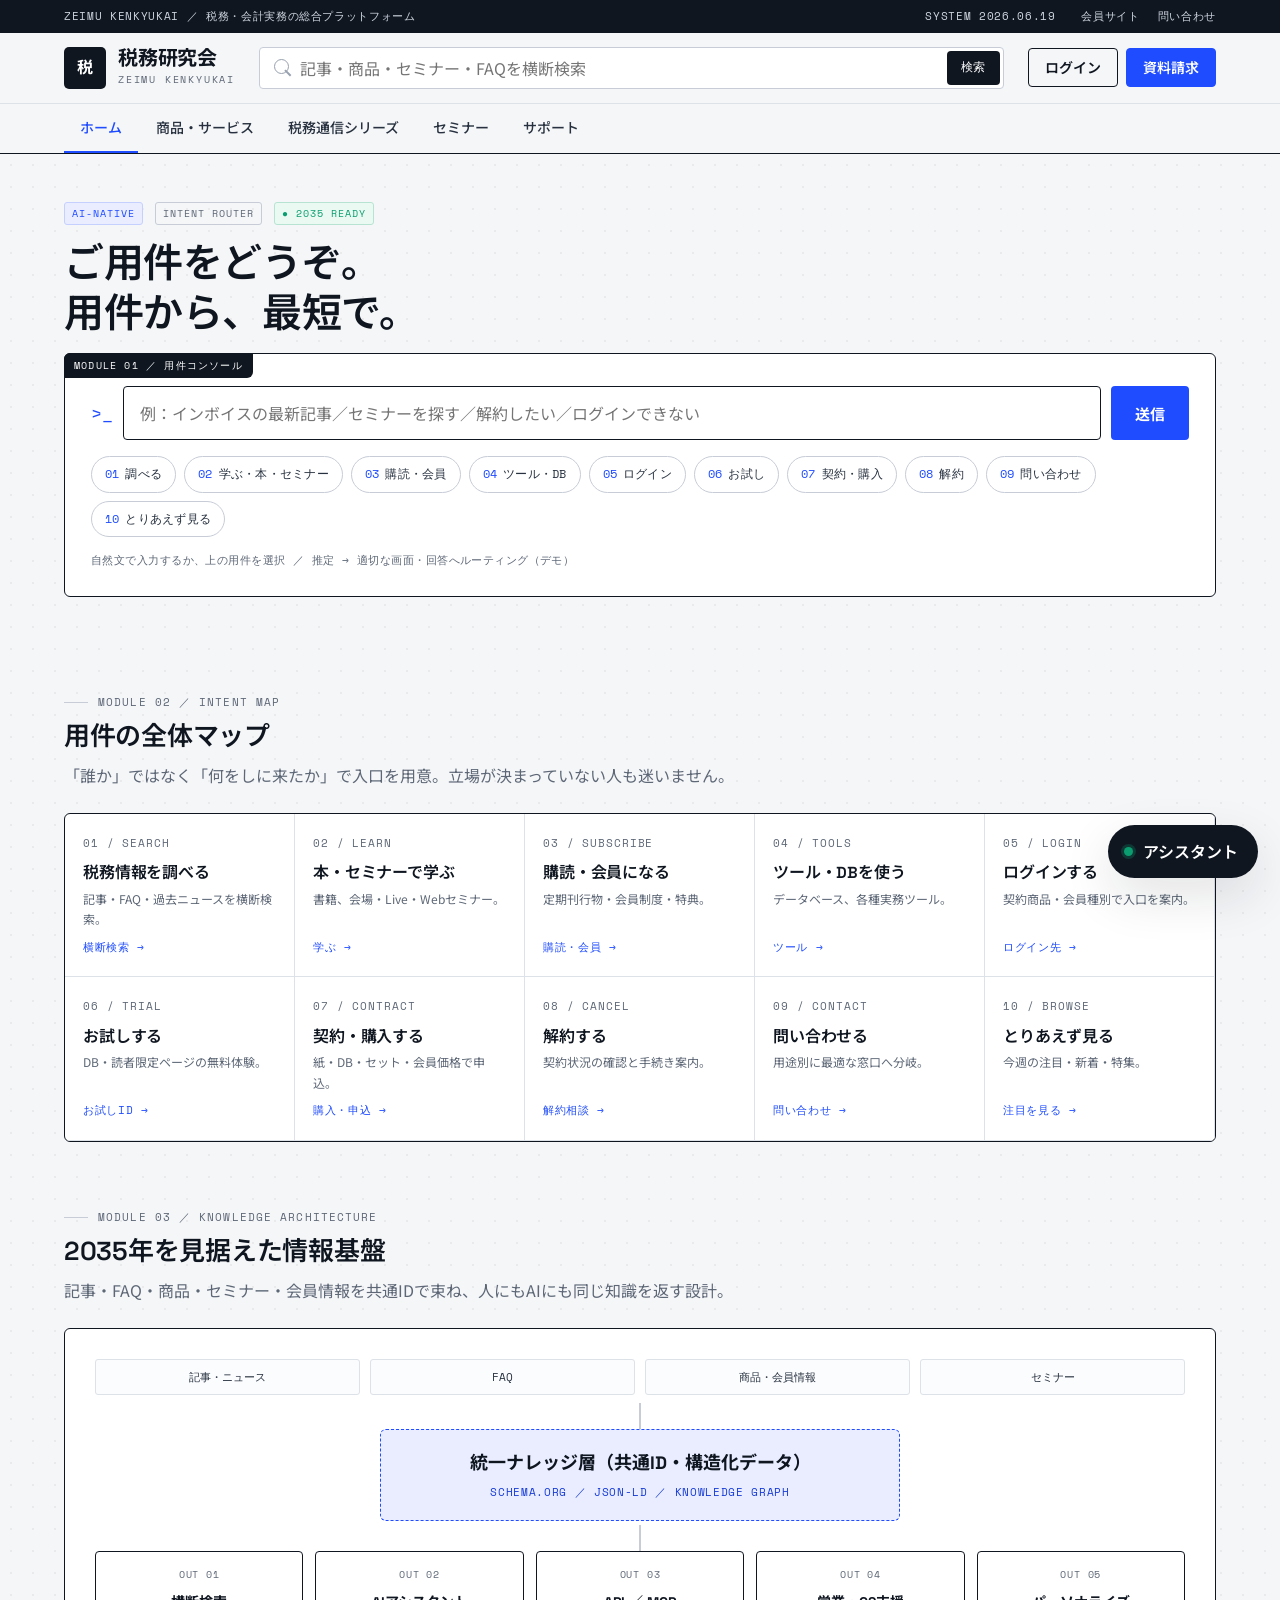
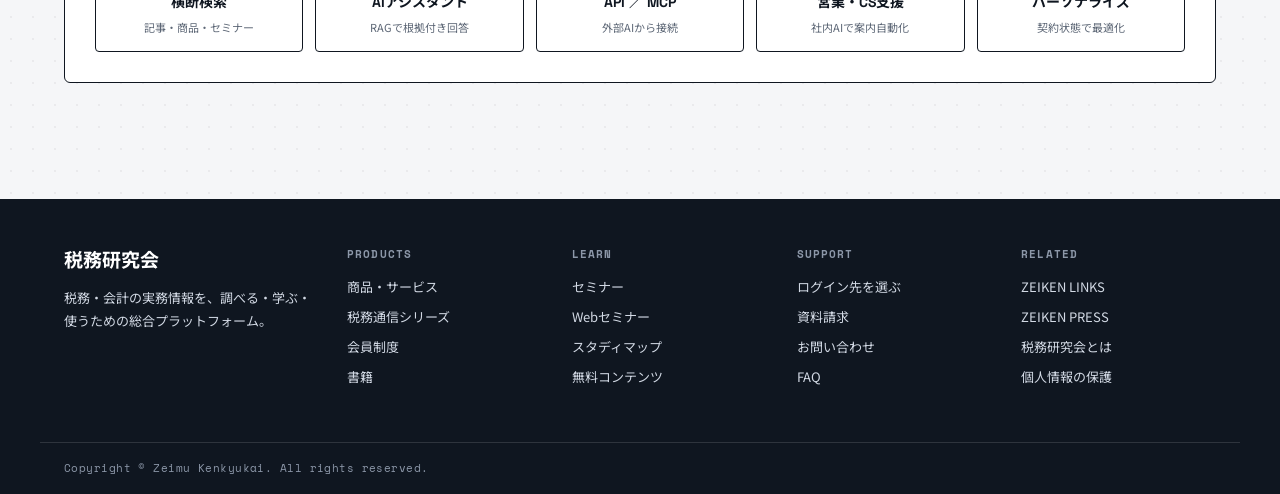
==== index.html @ b8d30d43 "Add files via upload" ====
<!doctype html>
<html lang="ja">
<head>
<meta charset="utf-8">
<meta name="viewport" content="width=device-width,initial-scale=1">
<title>税務研究会</title>
<link rel="preconnect" href="https://fonts.googleapis.com">
<link rel="preconnect" href="https://fonts.gstatic.com" crossorigin>
<link href="https://fonts.googleapis.com/css2?family=Space+Grotesk:wght@400;500;600;700&family=Space+Mono:wght@400;700&family=Noto+Sans+JP:wght@400;500;600;700&display=swap" rel="stylesheet">
<link rel="stylesheet" href="styles.css">
</head>
<body>
<a href="#main" class="skip">メインコンテンツへ移動</a>
<div class="dateline"><div class="dateline-inner"><div>ZEIMU KENKYUKAI ／ 税務・会計実務の総合プラットフォーム</div><div>SYSTEM 2026.06.19 <a href="login.html">会員サイト</a><a href="contact.html">問い合わせ</a></div></div></div>
<header class="site-header">
  <div class="header-main">
    <a class="logo" href="index.html" aria-label="税務研究会 ホーム"><div class="logo-mark">税</div><div class="logo-text"><strong>税務研究会</strong><span>ZEIMU KENKYUKAI</span></div></a>
    <form class="header-search" action="search.html"><input type="search" placeholder="記事・商品・セミナー・FAQを横断検索"><button class="search-submit">検索</button></form>
    <div class="header-actions"><a class="btn btn-secondary" href="login.html">ログイン</a><a class="btn btn-primary" href="contact.html">資料請求</a></div>
  </div>
  <nav class="navbar" aria-label="グローバルナビゲーション"><div class="nav-inner"><button class="mobile-menu" aria-controls="nav-links" aria-expanded="false">メニュー</button><div class="nav-links" id="nav-links"><a class="nav-link active" href="index.html">ホーム</a><a class="nav-link " href="products.html">商品・サービス</a><a class="nav-link " href="zeimu-tsushin.html">税務通信シリーズ</a><a class="nav-link " href="seminars.html">セミナー</a><a class="nav-link " href="contact.html">サポート</a></div></div></nav>
</header>
<main id="main">
<section class="console-wrap"><div class="container">
  <div class="console-head"><span class="annot acc">AI-NATIVE</span><span class="annot">INTENT ROUTER</span><span class="annot live">● 2035 READY</span></div>
  <div class="console-head"><h1>ご用件をどうぞ。<br>用件から、最短で。</h1></div>
  <div class="module console"><span class="module-tab">MODULE 01 ／ 用件コンソール</span>
    <div class="console-bar"><span class="pre">&gt;_</span><input id="console-input" type="text" placeholder="例：インボイスの最新記事／セミナーを探す／解約したい／ログインできない"><button id="console-go">送信</button></div>
    <div class="intent-chips" id="intent-chips">
      <button class="chip" data-intent="search"><b>01</b>調べる</button>
      <button class="chip" data-intent="learn"><b>02</b>学ぶ・本・セミナー</button>
      <button class="chip" data-intent="subscribe"><b>03</b>購読・会員</button>
      <button class="chip" data-intent="tools"><b>04</b>ツール・DB</button>
      <button class="chip" data-intent="login"><b>05</b>ログイン</button>
      <button class="chip" data-intent="trial"><b>06</b>お試し</button>
      <button class="chip" data-intent="contract"><b>07</b>契約・購入</button>
      <button class="chip" data-intent="cancel"><b>08</b>解約</button>
      <button class="chip" data-intent="contact"><b>09</b>問い合わせ</button>
      <button class="chip" data-intent="browse"><b>10</b>とりあえず見る</button>
    </div>
    <div class="console-resp" id="console-resp">
      <div class="resp-line"><span class="resp-badge">ASSISTANT</span><div class="resp-body"><h4 id="resp-title">—</h4><p id="resp-desc">—</p><div class="resp-cta" id="resp-cta"></div></div></div>
    </div>
    <p class="console-hint">自然文で入力するか、上の用件を選択 ／ 推定 → 適切な画面・回答へルーティング（デモ）</p>
  </div>
</div></section>

<section class="section"><div class="container">
  <div class="section-title"><div><p class="kicker">MODULE 02 ／ INTENT MAP</p><h2>用件の全体マップ</h2><p>「誰か」ではなく「何をしに来たか」で入口を用意。立場が決まっていない人も迷いません。</p></div></div>
  <div class="intent-grid" id="intent-grid">
    <a class="intent-node" data-intent="search" href="search.html"><div class="ix">01 / SEARCH</div><h3>税務情報を調べる</h3><p>記事・FAQ・過去ニュースを横断検索。</p><div class="go">横断検索</div></a>
    <a class="intent-node" data-intent="learn" href="seminars.html"><div class="ix">02 / LEARN</div><h3>本・セミナーで学ぶ</h3><p>書籍、会場・Live・Webセミナー。</p><div class="go">学ぶ</div></a>
    <a class="intent-node" data-intent="subscribe" href="products.html"><div class="ix">03 / SUBSCRIBE</div><h3>購読・会員になる</h3><p>定期刊行物・会員制度・特典。</p><div class="go">購読・会員</div></a>
    <a class="intent-node" data-intent="tools" href="zeimu-tsushin.html"><div class="ix">04 / TOOLS</div><h3>ツール・DBを使う</h3><p>データベース、各種実務ツール。</p><div class="go">ツール</div></a>
    <a class="intent-node" data-intent="login" href="login.html"><div class="ix">05 / LOGIN</div><h3>ログインする</h3><p>契約商品・会員種別で入口を案内。</p><div class="go">ログイン先</div></a>
    <a class="intent-node" data-intent="trial" href="contact.html"><div class="ix">06 / TRIAL</div><h3>お試しする</h3><p>DB・読者限定ページの無料体験。</p><div class="go">お試しID</div></a>
    <a class="intent-node" data-intent="contract" href="zeimu-tsushin.html"><div class="ix">07 / CONTRACT</div><h3>契約・購入する</h3><p>紙・DB・セット・会員価格で申込。</p><div class="go">購入・申込</div></a>
    <a class="intent-node" data-intent="cancel" href="contact.html"><div class="ix">08 / CANCEL</div><h3>解約する</h3><p>契約状況の確認と手続き案内。</p><div class="go">解約相談</div></a>
    <a class="intent-node" data-intent="contact" href="contact.html"><div class="ix">09 / CONTACT</div><h3>問い合わせる</h3><p>用途別に最適な窓口へ分岐。</p><div class="go">問い合わせ</div></a>
    <a class="intent-node" data-intent="browse" href="search.html"><div class="ix">10 / BROWSE</div><h3>とりあえず見る</h3><p>今週の注目・新着・特集。</p><div class="go">注目を見る</div></a>
  </div>
</div></section>

<section class="section" style="padding-top:0"><div class="container">
  <div class="section-title"><div><p class="kicker">MODULE 03 ／ KNOWLEDGE ARCHITECTURE</p><h2>2035年を見据えた情報基盤</h2><p>記事・FAQ・商品・セミナー・会員情報を共通IDで束ね、人にもAIにも同じ知識を返す設計。</p></div></div>
  <div class="arch">
    <div class="arch-feed"><div>記事・ニュース</div><div>FAQ</div><div>商品・会員情報</div><div>セミナー</div></div>
    <div class="arch-pipe"></div>
    <div class="arch-core"><div class="t">統一ナレッジ層（共通ID・構造化データ）</div><div class="s">SCHEMA.ORG ／ JSON-LD ／ KNOWLEDGE GRAPH</div></div>
    <div class="arch-pipe"></div>
    <div class="arch-out">
      <div class="arch-card"><div class="ic">OUT 01</div><h4>横断検索</h4><p>記事・商品・セミナー</p></div>
      <div class="arch-card"><div class="ic">OUT 02</div><h4>AIアシスタント</h4><p>RAGで根拠付き回答</p></div>
      <div class="arch-card"><div class="ic">OUT 03</div><h4>API ／ MCP</h4><p>外部AIから接続</p></div>
      <div class="arch-card"><div class="ic">OUT 04</div><h4>営業・CS支援</h4><p>社内AIで案内自動化</p></div>
      <div class="arch-card"><div class="ic">OUT 05</div><h4>パーソナライズ</h4><p>契約状態で最適化</p></div>
    </div>
  </div>
</div></section>
</main>
<footer class="site-footer">
  <div class="footer-inner">
    <div><div class="footer-title">税務研究会</div><p style="color:#d2d9e4;margin:0;font-size:13px">税務・会計の実務情報を、調べる・学ぶ・使うための総合プラットフォーム。</p></div>
    <div class="footer-col"><h3>Products</h3><a href="products.html">商品・サービス</a><a href="zeimu-tsushin.html">税務通信シリーズ</a><a href="products.html#members">会員制度</a><a href="#">書籍</a></div>
    <div class="footer-col"><h3>Learn</h3><a href="seminars.html">セミナー</a><a href="seminars.html">Webセミナー</a><a href="#">スタディマップ</a><a href="#">無料コンテンツ</a></div>
    <div class="footer-col"><h3>Support</h3><a href="login.html">ログイン先を選ぶ</a><a href="contact.html">資料請求</a><a href="contact.html">お問い合わせ</a><a href="#">FAQ</a></div>
    <div class="footer-col"><h3>Related</h3><a href="#">ZEIKEN LINKS</a><a href="#">ZEIKEN PRESS</a><a href="#">税務研究会とは</a><a href="#">個人情報の保護</a></div>
  </div>
  <div class="footer-bottom">Copyright © Zeimu Kenkyukai. All rights reserved.</div>
</footer>
<div class="assistant-dock" id="assistant-dock">
  <div class="assistant-panel" id="assistant-panel">
    <div class="ap-head"><span class="dot"></span><strong>税研アシスタント</strong><span class="annot">BETA</span></div>
    <div class="ap-body" id="ap-body">
      <div class="ap-msg">こんにちは。ご用件を教えてください。記事の検索、商品の比較、ログイン先の確認、解約の相談などに対応します。</div>
      <div class="ap-quick"><button data-intent="search">記事を探す</button><button data-intent="login">ログインできない</button><button data-intent="trial">お試ししたい</button><button data-intent="cancel">解約したい</button></div>
    </div>
    <div class="ap-foot"><input id="ap-input" type="text" placeholder="メッセージを入力…"><button id="ap-send">送信</button></div>
  </div>
  <button class="assistant-launch" id="assistant-launch"><span class="dot"></span>アシスタント</button>
</div>
<script src="script.js"></script>
</body></html>
---- styles.css ----
:root{
  --bg:#f5f6f8;
  --panel:#ffffff;
  --ink:#0f1620;
  --ink-2:#27313f;
  --mute:#5d6776;
  --rule:#dde1e8;
  --rule-2:#c7ccd6;
  --frame:#0f1620;
  --acc:#1f4cff;          /* 電光ブルー（唯一の差し色） */
  --acc-2:#163bd6;
  --acc-soft:#e9edff;
  --live:#0b9d6f;         /* 稼働・適用 */
  --warn:#b4791b;
  --grid:rgba(15,22,32,.05);
  --radius:6px;
  --max:1200px;
  --fs:"Space Grotesk","Noto Sans JP",-apple-system,BlinkMacSystemFont,"Hiragino Kaku Gothic ProN",Meiryo,sans-serif;
  --fb:"Noto Sans JP",-apple-system,BlinkMacSystemFont,"Hiragino Kaku Gothic ProN","Yu Gothic",Meiryo,sans-serif;
  --fm:"Space Mono","Roboto Mono",ui-monospace,SFMono-Regular,Menlo,monospace;
  /* 旧クラス互換 */
  --red:var(--acc);--red-dark:var(--acc-2);--red-soft:var(--acc-soft);
  --line:var(--rule);--line-strong:var(--rule-2);--navy:var(--ink);--muted:var(--mute);
  --green:var(--live);--gold:var(--warn);--blue:var(--acc);--blue-dark:var(--acc-2);--blue-soft:var(--acc-soft);
  --paper:var(--bg);--paper-2:#eceef2;--seal:var(--acc);--ok:var(--live);
  --shadow:0 18px 50px rgba(15,22,32,.12);--shadow-sm:0 2px 0 rgba(15,22,32,.04);
  --font-serif:var(--fb);--font-display:var(--fm);--font-sans:var(--fb);
  --radius-sm:4px;
}
*{box-sizing:border-box}
html{scroll-behavior:smooth}
body{margin:0;font-family:var(--fb);color:var(--ink);line-height:1.7;-webkit-font-smoothing:antialiased;
  background:var(--bg);
  background-image:radial-gradient(var(--grid) 1px,transparent 1px);
  background-size:22px 22px}
a{color:inherit;text-decoration:none}
button,input,select,textarea{font:inherit}
img{max-width:100%}
h1,h2,h3{font-family:var(--fs);font-weight:600;letter-spacing:-.01em}
.container{max-width:var(--max);margin:0 auto;padding:0 24px}
.skip{position:absolute;left:-999px}
.skip:focus{left:16px;top:16px;z-index:99;background:#fff;padding:10px 14px;border:2px solid var(--acc)}
:focus-visible{outline:2px solid var(--acc);outline-offset:2px}

/* 等幅ラベル＆注釈（ブループリント言語） */
.mono,.eyebrow,.annot,.module-label,.kicker{font-family:var(--fm);text-transform:uppercase;letter-spacing:.1em}
.eyebrow{font-size:11px;color:var(--acc);font-weight:400}
.kicker{display:inline-flex;align-items:center;gap:10px;font-size:11px;color:var(--mute);margin:0 0 14px}
.kicker:before{content:"";width:24px;height:1px;background:var(--rule-2)}
.annot{display:inline-block;font-size:10px;color:var(--mute);border:1px solid var(--rule-2);border-radius:3px;padding:2px 7px}
.annot.live{color:var(--live);border-color:#b7e3d2;background:#eafaf3}
.annot.acc{color:var(--acc);border-color:#c5d0ff;background:var(--acc-soft)}

/* トップバー（システム情報行） */
.dateline{background:var(--ink);color:#cfd6e0}
.dateline-inner{max-width:var(--max);margin:0 auto;padding:7px 24px;display:flex;justify-content:space-between;align-items:center;font-family:var(--fm);font-size:11px;letter-spacing:.06em}
.dateline a{margin-left:18px;color:#cfd6e0}
.dateline a:hover{color:#fff}

.site-header{background:rgba(245,246,248,.92);backdrop-filter:blur(6px);position:sticky;top:0;z-index:50;border-bottom:1.5px solid var(--frame)}
.header-main{max-width:var(--max);margin:0 auto;display:grid;grid-template-columns:auto 1fr auto;gap:24px;align-items:center;padding:14px 24px}
.logo{display:flex;align-items:center;gap:12px}
.logo-mark{width:42px;height:42px;border-radius:5px;background:var(--ink);color:#fff;display:grid;place-items:center;font-family:var(--fs);font-weight:700;font-size:16px}
.logo-text strong{display:block;font-family:var(--fs);font-size:20px;letter-spacing:-.01em;line-height:1.1;font-weight:700}
.logo-text span{display:block;color:var(--mute);font-size:10px;letter-spacing:.18em;margin-top:2px;font-family:var(--fm)}
.header-search{position:relative}
.header-search input{width:100%;height:42px;border:1.5px solid var(--rule-2);border-radius:var(--radius-sm);padding:0 92px 0 40px;background:#fff;font-family:var(--fb)}
.header-search input:hover,.header-search input:focus{border-color:var(--acc)}
.header-search:before{content:"";position:absolute;left:15px;top:50%;width:13px;height:13px;border:1.5px solid #98a1af;border-radius:50%;transform:translateY(-60%)}
.header-search:after{content:"";position:absolute;left:25px;top:25px;width:8px;height:1.5px;background:#98a1af;transform:rotate(45deg)}
.search-submit{position:absolute;right:4px;top:4px;border:0;background:var(--ink);color:#fff;border-radius:var(--radius-sm);height:34px;padding:0 14px;cursor:pointer;font-family:var(--fm);font-size:12px;text-transform:uppercase;letter-spacing:.06em}
.search-submit:hover{background:var(--acc)}
.header-actions{display:flex;gap:8px}
.btn{display:inline-flex;align-items:center;justify-content:center;gap:7px;border-radius:var(--radius-sm);padding:10px 16px;border:1.5px solid transparent;font-weight:600;line-height:1.2;cursor:pointer;white-space:nowrap;transition:.13s;font-size:14px}
.btn-primary{background:var(--acc);color:#fff;border-color:var(--acc)}
.btn-primary:hover{background:var(--acc-2);border-color:var(--acc-2)}
.btn-secondary{background:transparent;border-color:var(--frame);color:var(--ink)}
.btn-secondary:hover{background:var(--ink);color:#fff}
.btn-ghost{background:transparent;border-color:rgba(255,255,255,.4);color:#fff}
.btn-ghost:hover{background:rgba(255,255,255,.12)}
.btn-text{display:inline-flex;align-items:center;gap:6px;color:var(--acc);font-weight:600}
.btn-text:after{content:"→"}
.navbar{border-top:1px solid var(--rule);background:transparent}
.nav-inner{max-width:var(--max);margin:0 auto;display:flex;justify-content:space-between;align-items:center;padding:0 24px}
.nav-links{display:flex;gap:2px}
.nav-link{padding:12px 16px;font-weight:500;color:var(--ink-2);border-bottom:2px solid transparent;font-size:14px}
.nav-link:hover,.nav-link.active{color:var(--acc);border-color:var(--acc)}
.mobile-menu{display:none;border:1.5px solid var(--frame);background:#fff;border-radius:var(--radius-sm);padding:9px 12px}

main{min-height:70vh}
.section{padding:56px 0}
.section-tight{padding:32px 0}
.section-title{display:flex;align-items:flex-end;justify-content:space-between;gap:24px;margin-bottom:24px}
.section-title h2{font-size:26px;line-height:1.3;margin:8px 0 0}
.section-title p{margin:8px 0 0;color:var(--mute)}

/* ===== モジュール枠（ワイヤーフレーム言語） ===== */
.module{border:1.5px solid var(--frame);border-radius:var(--radius);background:var(--panel);position:relative}
.module-tab{position:absolute;top:-1px;left:-1px;background:var(--ink);color:#fff;font-family:var(--fm);font-size:10px;letter-spacing:.12em;padding:4px 10px;border-radius:var(--radius) 0 var(--radius) 0}

/* ===== 用件コンソール（ヒーロー＝AIネイティブ・ルーター） ===== */
.console-wrap{padding:48px 0 30px}
.console-head{display:flex;align-items:center;gap:12px;flex-wrap:wrap;margin-bottom:14px}
.console-head h1{font-size:40px;line-height:1.25;margin:0}
.console{padding:26px}
.console .module-tab{} 
.console-bar{display:flex;gap:10px;align-items:stretch;margin-top:6px}
.console-bar .pre{display:flex;align-items:center;font-family:var(--fm);color:var(--acc);font-size:18px}
.console-bar input{flex:1;border:1.5px solid var(--frame);border-radius:var(--radius-sm);padding:0 16px;height:54px;font-size:16px;background:#fff;font-family:var(--fb)}
.console-bar input:focus{border-color:var(--acc)}
.console-bar button{border:0;background:var(--acc);color:#fff;border-radius:var(--radius-sm);padding:0 24px;font-weight:700;cursor:pointer;font-size:15px}
.console-bar button:hover{background:var(--acc-2)}
.console-hint{margin:14px 0 0;font-family:var(--fm);font-size:11px;color:var(--mute);letter-spacing:.04em}
.console-resp{margin-top:18px;border-top:1px dashed var(--rule-2);padding-top:18px;display:none}
.console-resp.show{display:block;animation:fade .25s ease}
@keyframes fade{from{opacity:0;transform:translateY(4px)}to{opacity:1}}
.resp-line{display:flex;gap:10px;align-items:flex-start}
.resp-badge{flex:0 0 auto;font-family:var(--fm);font-size:10px;letter-spacing:.1em;color:#fff;background:var(--ink);padding:3px 8px;border-radius:3px;margin-top:2px}
.resp-body{flex:1}
.resp-body h4{margin:0 0 4px;font-family:var(--fs);font-size:17px}
.resp-body p{margin:0 0 12px;color:var(--mute);font-size:14px}
.resp-cta{display:flex;gap:10px;flex-wrap:wrap}

/* インテント・チップ（全用件を等価に） */
.intent-chips{display:flex;flex-wrap:wrap;gap:8px;margin-top:16px}
.chip{font-family:var(--fm);font-size:12px;letter-spacing:.02em;border:1.5px solid var(--rule-2);background:#fff;border-radius:999px;padding:7px 13px;cursor:pointer;color:var(--ink-2);transition:.12s}
.chip:hover,.chip.active{border-color:var(--acc);color:var(--acc);background:var(--acc-soft)}
.chip b{font-weight:400;color:var(--acc);margin-right:6px}

/* ===== インテント・マップ（全インテントの俯瞰） ===== */
.intent-grid{display:grid;grid-template-columns:repeat(5,1fr);gap:0;border:1.5px solid var(--frame);border-radius:var(--radius);overflow:hidden;background:var(--panel)}
.intent-node{padding:20px 18px;border-right:1px solid var(--rule);border-bottom:1px solid var(--rule);cursor:pointer;transition:.13s;display:flex;flex-direction:column;min-height:128px}
.intent-node:hover{background:var(--acc-soft)}
.intent-node .ix{font-family:var(--fm);font-size:11px;color:var(--mute);letter-spacing:.08em}
.intent-node h3{font-size:16px;margin:10px 0 4px;line-height:1.4}
.intent-node p{margin:0;color:var(--mute);font-size:12px;flex:1}
.intent-node .go{font-family:var(--fm);font-size:11px;color:var(--acc);margin-top:8px;letter-spacing:.06em}
.intent-node .go:after{content:" →"}

/* ===== 2035 アーキテクチャ図 ===== */
.arch{border:1.5px solid var(--frame);border-radius:var(--radius);background:var(--panel);padding:30px}
.arch-core{border:1.5px dashed var(--acc);border-radius:var(--radius);background:var(--acc-soft);padding:18px 20px;text-align:center;max-width:520px;margin:0 auto 4px}
.arch-core .t{font-family:var(--fs);font-weight:700;font-size:18px}
.arch-core .s{font-family:var(--fm);font-size:11px;color:var(--acc-2);letter-spacing:.06em;margin-top:4px}
.arch-pipe{width:1.5px;height:26px;background:var(--rule-2);margin:0 auto}
.arch-out{display:grid;grid-template-columns:repeat(5,1fr);gap:12px}
.arch-card{border:1.5px solid var(--frame);border-radius:var(--radius-sm);padding:14px;text-align:center;background:#fff}
.arch-card .ic{font-family:var(--fm);font-size:10px;color:var(--mute);letter-spacing:.08em}
.arch-card h4{font-family:var(--fs);font-size:14px;margin:8px 0 4px}
.arch-card p{margin:0;font-size:11px;color:var(--mute)}
.arch-feed{display:grid;grid-template-columns:repeat(4,1fr);gap:10px;margin-bottom:8px}
.arch-feed div{font-family:var(--fm);font-size:11px;color:var(--ink-2);border:1px solid var(--rule);border-radius:3px;padding:8px;text-align:center;background:#fbfcfe}

/* ===== AIアシスタント・ドック（チャットボット常設） ===== */
.assistant-dock{position:fixed;right:22px;bottom:22px;z-index:80}
.assistant-launch{display:flex;align-items:center;gap:10px;background:var(--ink);color:#fff;border:0;border-radius:999px;padding:13px 20px 13px 16px;cursor:pointer;box-shadow:var(--shadow);font-weight:600}
.assistant-launch .dot{width:9px;height:9px;border-radius:50%;background:var(--live);box-shadow:0 0 0 3px rgba(11,157,111,.25)}
.assistant-launch:hover{background:var(--acc)}
.assistant-panel{position:absolute;right:0;bottom:62px;width:340px;max-width:86vw;border:1.5px solid var(--frame);border-radius:var(--radius);background:#fff;box-shadow:var(--shadow);display:none;overflow:hidden}
.assistant-panel.open{display:block}
.ap-head{background:var(--ink);color:#fff;padding:13px 16px;display:flex;align-items:center;gap:8px}
.ap-head .dot{width:8px;height:8px;border-radius:50%;background:var(--live)}
.ap-head strong{font-family:var(--fs);font-size:14px;flex:1}
.ap-head .annot{color:#cfd6e0;border-color:rgba(255,255,255,.3)}
.ap-body{padding:14px;max-height:300px;overflow:auto;background:var(--bg)}
.ap-msg{background:#fff;border:1px solid var(--rule);border-radius:8px;padding:10px 12px;font-size:13px;margin-bottom:10px}
.ap-msg.me{background:var(--acc-soft);border-color:#c5d0ff;margin-left:28px}
.ap-quick{display:flex;flex-wrap:wrap;gap:6px}
.ap-quick button{font-family:var(--fm);font-size:11px;border:1px solid var(--rule-2);background:#fff;border-radius:999px;padding:6px 10px;cursor:pointer}
.ap-quick button:hover{border-color:var(--acc);color:var(--acc)}
.ap-foot{display:flex;border-top:1px solid var(--rule)}
.ap-foot input{flex:1;border:0;padding:12px 14px;font-size:13px}
.ap-foot input:focus{outline:none}
.ap-foot button{border:0;background:var(--acc);color:#fff;padding:0 16px;cursor:pointer;font-family:var(--fm);font-size:12px}

/* ===== 既存コンポーネント（ブループリント調にリスキン） ===== */
.cards{display:grid;grid-template-columns:repeat(3,1fr);gap:16px}
.cards-4{grid-template-columns:repeat(4,1fr)}
.card{background:#fff;border:1.5px solid var(--frame);border-radius:var(--radius);padding:22px;transition:.13s}
.card:hover{box-shadow:var(--shadow-sm);transform:translateY(-2px)}
.card h3{margin:0 0 8px;font-size:18px;line-height:1.4}
.card p{margin:0;color:var(--mute);font-size:14px}
.card .meta{margin-top:14px;display:flex;gap:8px;flex-wrap:wrap}
.tag{display:inline-flex;align-items:center;border-radius:3px;background:var(--paper-2);color:#46505f;padding:3px 8px;font-size:11px;font-weight:500;font-family:var(--fm);letter-spacing:.04em;text-transform:uppercase}
.tag-red,.tag-blue{background:var(--acc-soft);color:var(--acc-2)}
.tag-green{background:#e6f6ee;color:var(--live)}
.feature-grid{display:grid;grid-template-columns:1.15fr .85fr;gap:20px}
.panel{background:#fff;border:1.5px solid var(--frame);border-radius:var(--radius);padding:24px}
.tabs{display:flex;gap:0;border-bottom:1.5px solid var(--frame);margin-bottom:18px}
.tab{border:0;border-bottom:2px solid transparent;background:none;padding:9px 4px;margin-right:18px;font-weight:600;color:var(--mute);cursor:pointer;font-family:var(--fm);font-size:13px;text-transform:uppercase;letter-spacing:.04em}
.tab.active{color:var(--acc);border-color:var(--acc)}
.tab-content{display:none}.tab-content.active{display:block}
.news-list{display:grid;gap:0}
.news-item{display:grid;grid-template-columns:108px 1fr auto;gap:16px;align-items:center;padding:14px 0;border-bottom:1px solid var(--rule)}
.news-item:last-child{border-bottom:0}
.news-item:hover .news-title{color:var(--acc)}
.date{color:var(--mute);font-size:11px;font-family:var(--fm);letter-spacing:.04em}
.news-title{font-weight:500}
.pill-link{font-size:11px;color:var(--acc);font-weight:600;font-family:var(--fm);text-transform:uppercase}
.pill-link:after{content:" →"}
.product-strip{background:#fff;border-top:1.5px solid var(--frame);border-bottom:1.5px solid var(--frame)}
.product-row{display:grid;grid-template-columns:repeat(4,1fr)}
.product-cell{padding:22px;border-right:1px solid var(--rule)}
.product-cell:last-child{border-right:0}
.product-cell small{display:block;color:var(--acc);margin-bottom:6px;font-family:var(--fm);letter-spacing:.08em;text-transform:uppercase;font-size:10px}
.product-cell h3{margin:0 0 6px;font-size:17px}
.product-cell p{margin:0;color:var(--mute);font-size:14px}
.compare-card{background:var(--ink);color:#fff;border-radius:var(--radius);padding:30px}
.compare-card h2{font-size:23px;margin:0 0 10px;color:#fff}
.compare-card p{color:rgba(255,255,255,.78)}
.compare-card .mini-table{background:#fff;color:var(--ink);border-radius:var(--radius-sm);overflow:hidden;margin-top:18px}
.mini-row{display:grid;grid-template-columns:1fr 1fr auto;border-bottom:1px solid var(--rule)}
.mini-row:last-child{border-bottom:0}
.mini-row span{padding:11px 14px;font-size:13px}
.mini-row span:first-child{font-weight:600;background:var(--bg)}
.mini-row span:last-child{font-family:var(--fm);text-align:right}
.page-hero{background:#fff;border-bottom:1.5px solid var(--frame)}
.page-hero-inner{max-width:var(--max);margin:0 auto;padding:42px 24px}
.breadcrumb{font-size:11px;color:var(--mute);margin-bottom:14px;font-family:var(--fm);letter-spacing:.04em;text-transform:uppercase}
.page-hero h1{font-size:32px;line-height:1.25;margin:0 0 14px}
.page-hero p{font-size:16px;color:var(--ink-2);margin:0;max-width:760px}
.toolbar{background:#fff;border:1.5px solid var(--frame);border-radius:var(--radius);padding:14px;display:flex;gap:12px;flex-wrap:wrap;align-items:center;margin-top:24px}
.toolbar input,.toolbar select{border:1.5px solid var(--rule-2);border-radius:var(--radius-sm);padding:10px 12px;background:#fff;min-width:180px}
.filter-chips{display:flex;gap:8px;flex-wrap:wrap}
.filter-chip{border:1.5px solid var(--rule-2);background:#fff;border-radius:999px;padding:7px 14px;font-weight:500;cursor:pointer;font-size:12px;font-family:var(--fm)}
.filter-chip.active{background:var(--ink);border-color:var(--ink);color:#fff}
.table-wrap{overflow-x:auto;border:1.5px solid var(--frame);border-radius:var(--radius);background:#fff}
.compare-table{width:100%;border-collapse:collapse;min-width:940px}
.compare-table th,.compare-table td{border-bottom:1px solid var(--rule);border-right:1px solid var(--rule);padding:14px 16px;vertical-align:top}
.compare-table th:last-child,.compare-table td:last-child{border-right:0}
.compare-table thead th{background:var(--bg);font-size:12px;text-align:left;font-family:var(--fm);text-transform:uppercase;letter-spacing:.04em}
.compare-table tbody th{background:#fafbfc;width:166px;color:var(--ink);text-align:left;font-weight:600}
.check{color:var(--live);font-weight:700}
.dash{color:#aeb4c0}
.price{font-size:20px;font-weight:600;color:var(--ink);font-family:var(--fm)}
.price small{font-size:13px;color:var(--mute);font-weight:500}
.recommend{display:grid;grid-template-columns:repeat(3,1fr);gap:16px}
.recommend .card{border-top:3px solid var(--acc)}
.steps{display:grid;grid-template-columns:repeat(4,1fr);gap:14px;counter-reset:step}
.step{background:#fff;border:1.5px solid var(--frame);border-radius:var(--radius);padding:18px;position:relative}
.step:before{counter-increment:step;content:"0" counter(step);display:block;font-family:var(--fm);font-size:13px;color:var(--acc);margin-bottom:10px;letter-spacing:.06em}
.step strong{display:block;margin-bottom:4px}
.step p{margin:0;color:var(--mute);font-size:13px}
.seminar-layout{display:grid;grid-template-columns:266px 1fr;gap:24px}
.side-filter{background:#fff;border:1.5px solid var(--frame);border-radius:var(--radius);padding:20px;align-self:start;position:sticky;top:142px}
.side-filter h3{margin:0 0 16px;font-size:16px}
.filter-group{margin-bottom:16px}
.filter-group label{display:block;font-weight:600;font-size:12px;margin-bottom:7px;font-family:var(--fm);text-transform:uppercase;letter-spacing:.04em}
.filter-group select,.filter-group input{width:100%;border:1.5px solid var(--rule-2);border-radius:var(--radius-sm);padding:10px;background:#fff}
.seminar-card{display:grid;grid-template-columns:1fr 206px;gap:20px;background:#fff;border:1.5px solid var(--frame);border-radius:var(--radius);padding:22px;margin-bottom:14px}
.seminar-card h3{font-size:19px;margin:6px 0 8px}
.seminar-meta{display:flex;gap:8px;flex-wrap:wrap;margin-bottom:8px}
.seminar-price{background:var(--bg);border:1px solid var(--rule);border-radius:var(--radius-sm);padding:16px;text-align:center}
.seminar-price .regular{color:var(--mute);font-size:13px;font-family:var(--fm)}
.seminar-price .member{color:var(--acc);font-weight:700;font-size:17px;margin:4px 0 12px}
.login-grid{display:grid;grid-template-columns:repeat(2,1fr);gap:16px}
.login-card{background:#fff;border:1.5px solid var(--frame);border-radius:var(--radius);padding:22px;display:grid;grid-template-columns:46px 1fr;gap:16px}
.login-card:hover{box-shadow:var(--shadow-sm)}
.login-badge{width:46px;height:46px;border-radius:5px;background:var(--ink);color:#fff;display:grid;place-items:center;font-weight:700;font-family:var(--fm);font-size:13px}
.login-card h3{margin:0 0 4px}
.login-card ul{margin:10px 0 0;padding-left:1.1em;color:var(--mute);font-size:14px}
.route-finder{background:#fff;border:1.5px solid var(--frame);border-radius:var(--radius);padding:26px}
.route-options{display:grid;grid-template-columns:repeat(3,1fr);gap:12px}
.route-option{border:1.5px solid var(--rule-2);border-radius:var(--radius-sm);padding:16px;background:#fff;text-align:left;cursor:pointer}
.route-option.active{border-color:var(--acc);background:var(--acc-soft)}
.route-result{margin-top:18px;border-radius:var(--radius-sm);background:var(--bg);border:1.5px solid var(--frame);border-left:3px solid var(--acc);padding:20px}
.form-shell{display:grid;grid-template-columns:286px 1fr;gap:24px}
.purpose-list{background:#fff;border:1.5px solid var(--frame);border-radius:var(--radius);padding:10px}
.purpose-btn{display:block;width:100%;border:0;background:#fff;text-align:left;padding:13px 14px;border-radius:var(--radius-sm);font-weight:600;color:var(--ink);cursor:pointer}
.purpose-btn span{display:block;color:var(--mute);font-weight:400;font-size:12px;margin-top:2px}
.purpose-btn.active,.purpose-btn:hover{background:var(--acc-soft);color:var(--acc)}
.form-card{background:#fff;border:1.5px solid var(--frame);border-radius:var(--radius);padding:24px}
.field-grid{display:grid;grid-template-columns:1fr 1fr;gap:16px}
.field{display:grid;gap:7px}
.field label{font-weight:600;font-size:12px;font-family:var(--fm);text-transform:uppercase;letter-spacing:.04em}
.field input,.field select,.field textarea{border:1.5px solid var(--rule-2);border-radius:var(--radius-sm);padding:11px;background:#fff}
.field textarea{min-height:108px;resize:vertical}
.full{grid-column:1/-1}
.faq-strip{display:grid;grid-template-columns:repeat(3,1fr);gap:12px;margin-top:18px}
.faq-link{background:var(--bg);border:1.5px solid var(--frame);border-radius:var(--radius-sm);padding:13px;font-weight:600;font-size:14px}
.faq-link:hover{background:var(--acc-soft);color:var(--acc)}
.site-footer{background:var(--ink);color:#fff;margin-top:60px}
.footer-inner{max-width:var(--max);margin:0 auto;padding:46px 24px;display:grid;grid-template-columns:1.3fr repeat(4,1fr);gap:30px}
.footer-title{font-family:var(--fs);font-size:19px;font-weight:700;margin-bottom:10px}
.footer-col h3{font-size:11px;margin:0 0 12px;color:#8c97a8;font-family:var(--fm);letter-spacing:.1em;text-transform:uppercase}
.footer-col a{display:block;color:#d2d9e4;font-size:13px;margin:8px 0}
.footer-col a:hover{color:#fff}
.footer-bottom{border-top:1px solid rgba(255,255,255,.13);padding:16px 24px;max-width:var(--max);margin:0 auto;color:#8c97a8;font-size:11px;font-family:var(--fm);letter-spacing:.04em}
.notice{border-left:3px solid var(--acc);background:var(--acc-soft);border-radius:0 var(--radius-sm) var(--radius-sm) 0;padding:15px 18px;color:#1c3aa6}
.inline-actions{display:flex;gap:10px;flex-wrap:wrap;margin-top:18px}
.empty-state{border:1.5px dashed var(--rule-2);background:#fff;border-radius:var(--radius);padding:24px;text-align:center;color:var(--mute)}
.state-cta{display:grid;grid-template-columns:repeat(4,1fr);gap:14px}
.state-card{border:1.5px solid var(--frame);border-radius:var(--radius);padding:18px;background:#fff;display:flex;flex-direction:column}
.state-card .state-label{font-family:var(--fm);font-size:11px;font-weight:500;color:var(--mute);letter-spacing:.08em;text-transform:uppercase}
.state-card h3{font-size:16px;margin:7px 0 6px}
.state-card p{margin:0 0 14px;color:var(--mute);font-size:13px;flex:1}
.state-card.is-primary{border-color:var(--acc);background:var(--acc-soft)}
.state-card .btn{width:100%}
.cart-mock{background:#fff;border:1.5px solid var(--frame);border-radius:var(--radius);padding:22px}
.cart-mock h3{margin:0 0 14px;font-size:18px}
.cart-line{display:flex;justify-content:space-between;align-items:center;padding:12px 0;border-bottom:1px solid var(--rule)}
.cart-line:last-of-type{border-bottom:0}
.cart-line .ttl{font-weight:500}
.cart-line .amt{font-weight:600;white-space:nowrap;font-family:var(--fm)}
.cart-line .amt.was{color:var(--mute);text-decoration:line-through;font-weight:400;margin-right:8px}
.member-alert{display:flex;gap:12px;align-items:flex-start;background:var(--acc-soft);border:1.5px solid #c5d0ff;border-left:3px solid var(--acc);border-radius:0 var(--radius-sm) var(--radius-sm) 0;padding:14px 16px;margin:14px 0}
.member-alert .mark{flex:0 0 22px;width:22px;height:22px;border-radius:50%;background:var(--acc);color:#fff;display:grid;place-items:center;font-weight:700;font-size:13px}
.member-alert strong{display:block;color:var(--acc-2)}
.member-alert p{margin:2px 0 0;color:#3550a8;font-size:13px}
.member-applied{display:none;gap:12px;align-items:flex-start;background:#e6f6ee;border:1.5px solid #b7e3d2;border-left:3px solid var(--live);border-radius:0 var(--radius-sm) var(--radius-sm) 0;padding:14px 16px;margin:14px 0}
.member-applied.show{display:flex}
.member-alert.hide{display:none}
.member-applied .mark{flex:0 0 22px;width:22px;height:22px;border-radius:50%;background:var(--live);color:#fff;display:grid;place-items:center;font-weight:700;font-size:13px}
.member-applied strong{display:block;color:#0a6b4c}
.member-applied p{margin:2px 0 0;color:#0c7a57;font-size:13px}
.cart-total{display:flex;justify-content:space-between;align-items:center;margin-top:8px;padding-top:14px;border-top:2px solid var(--ink)}
.cart-total .num{font-size:22px;font-weight:700;color:var(--acc);font-family:var(--fm)}
.freshness{display:flex;flex-wrap:wrap;gap:8px 22px;align-items:center;color:var(--mute);font-size:13px;margin-top:16px;font-family:var(--fm)}
.freshness .fr{display:flex;gap:7px;align-items:center}
.freshness .fr b{color:var(--ink);font-weight:600}
.req-table{width:100%;border-collapse:collapse;background:#fff;min-width:880px}
.req-table th,.req-table td{border-bottom:1px solid var(--rule);border-right:1px solid var(--rule);padding:14px 16px;vertical-align:top;text-align:left;font-size:14px}
.req-table th:last-child,.req-table td:last-child{border-right:0}
.req-table thead th{background:var(--bg);font-size:12px;font-family:var(--fm);text-transform:uppercase;letter-spacing:.04em}
.req-table td .no{font-weight:700;color:var(--acc);font-family:var(--fm)}
.status{display:inline-block;border-radius:3px;padding:3px 9px;font-size:11px;font-weight:600;white-space:nowrap;font-family:var(--fm);text-transform:uppercase;letter-spacing:.04em}
.status.done{background:#e6f6ee;color:var(--live)}
.status.add{background:var(--acc-soft);color:var(--acc-2)}
.status.ops{background:var(--paper-2);color:var(--warn)}
.legend{display:flex;gap:14px;flex-wrap:wrap;margin:0 0 18px;font-size:13px;color:var(--mute)}
.legend span{display:inline-flex;align-items:center;gap:7px}
.note-callout{background:var(--paper-2);border:1.5px solid var(--rule-2);border-radius:var(--radius-sm);padding:14px 18px;color:#5c4d24;font-size:14px;margin-bottom:20px}
.internal-banner{background:var(--ink);color:#fff;text-align:center;font-size:11px;padding:8px 24px;font-family:var(--fm);letter-spacing:.08em;text-transform:uppercase}

@media (max-width:1024px){
  .header-main{grid-template-columns:1fr;gap:12px}
  .header-actions{justify-content:flex-start}
  .console-head h1{font-size:30px}
  .intent-grid{grid-template-columns:repeat(2,1fr)}
  .arch-out{grid-template-columns:repeat(2,1fr)}
  .arch-feed{grid-template-columns:repeat(2,1fr)}
  .cards,.cards-4,.recommend,.login-grid,.state-cta{grid-template-columns:1fr 1fr}
  .feature-grid,.seminar-layout,.form-shell{grid-template-columns:1fr}
  .side-filter{position:static}
  .product-row{grid-template-columns:1fr 1fr}
  .footer-inner{grid-template-columns:1fr 1fr}
}
@media (max-width:720px){
  .dateline-inner{font-size:10px}.dateline a{margin-left:12px}
  .mobile-menu{display:block}
  .nav-links{display:none;position:absolute;left:0;right:0;top:100%;background:#fff;border-top:1px solid var(--rule);box-shadow:var(--shadow);padding:10px 24px;flex-direction:column}
  .nav-links.open{display:flex}
  .nav-inner{padding:10px 24px}.nav-link{padding:11px 0}
  .console-head h1{font-size:25px}
  .console-bar{flex-wrap:wrap}.console-bar input{width:100%}
  .intent-grid,.cards,.cards-4,.recommend,.login-grid,.route-options,.field-grid,.faq-strip,.state-cta,.product-row,.arch-out,.arch-feed{grid-template-columns:1fr}
  .product-cell{border-right:0;border-bottom:1px solid var(--rule)}
  .news-item{grid-template-columns:1fr}.seminar-card{grid-template-columns:1fr}.footer-inner{grid-template-columns:1fr 1fr}
  .assistant-panel{width:88vw}
  .section-title{display:block}
}
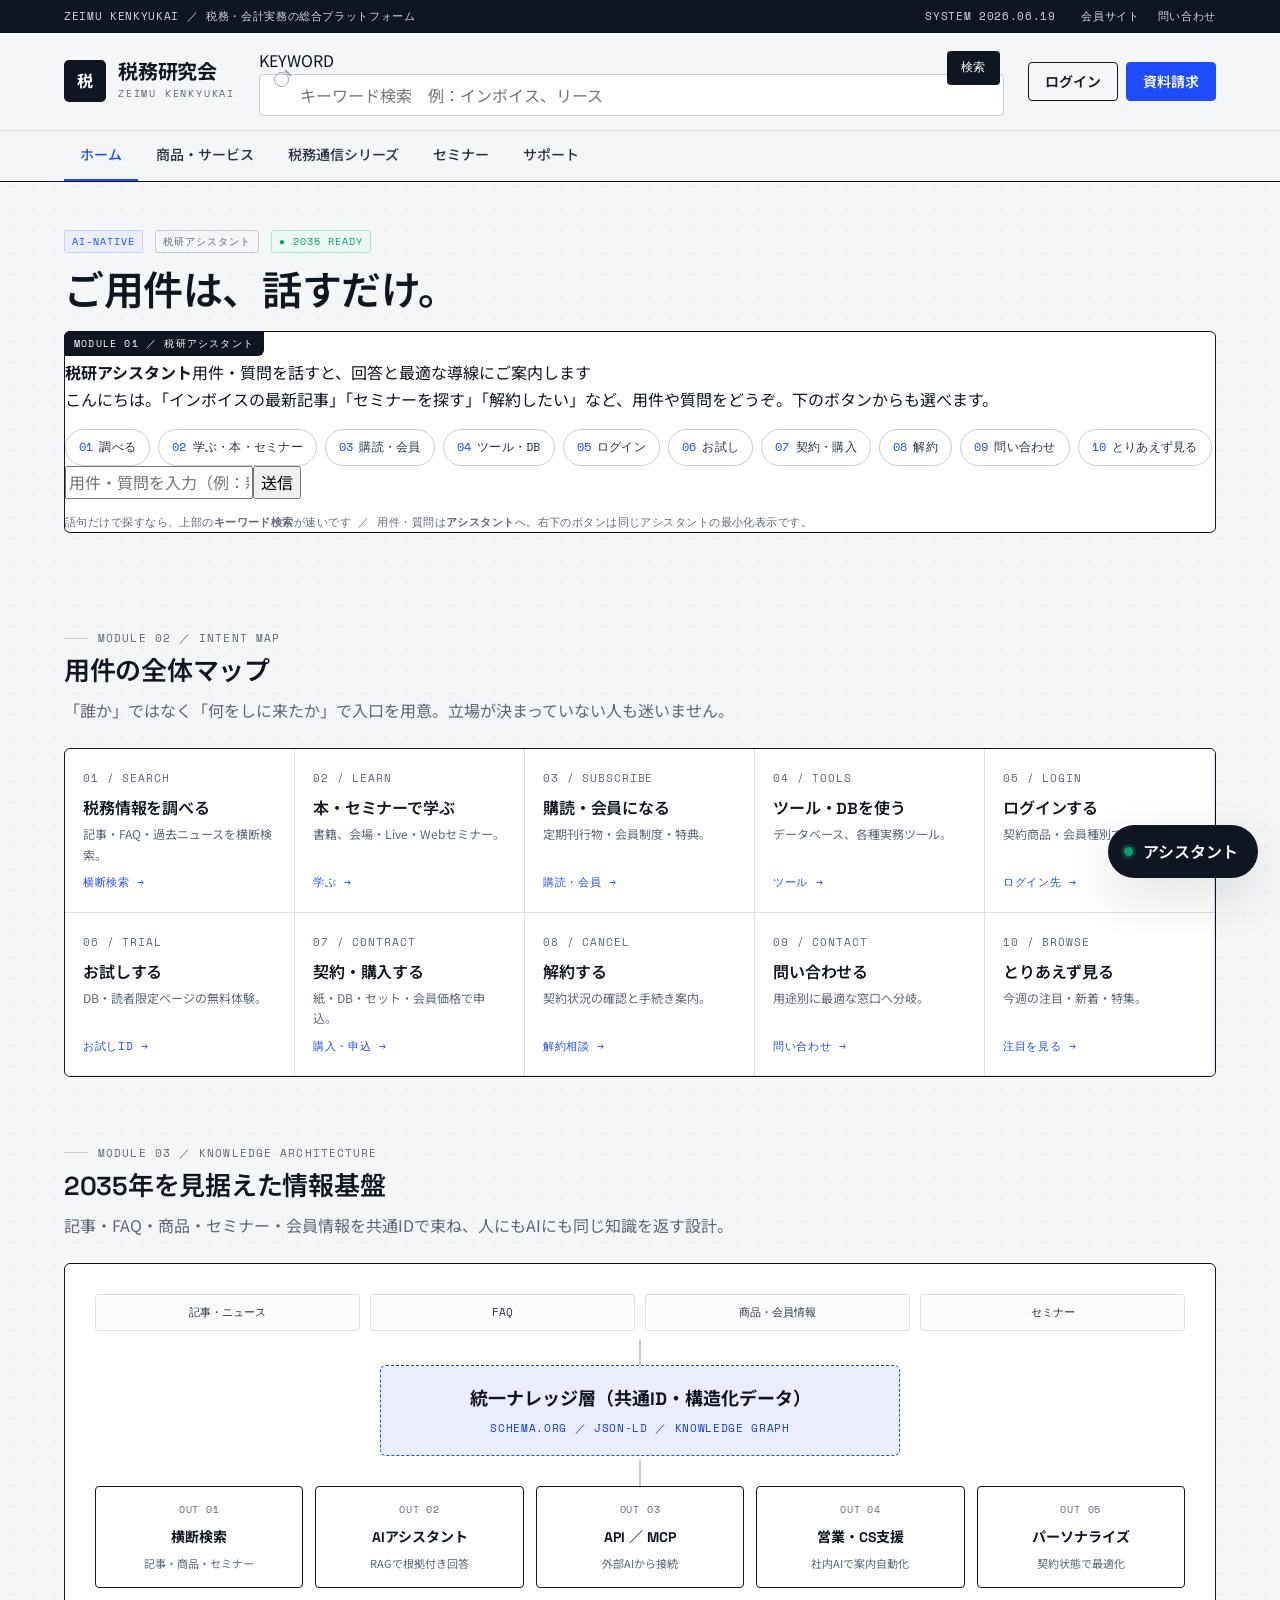
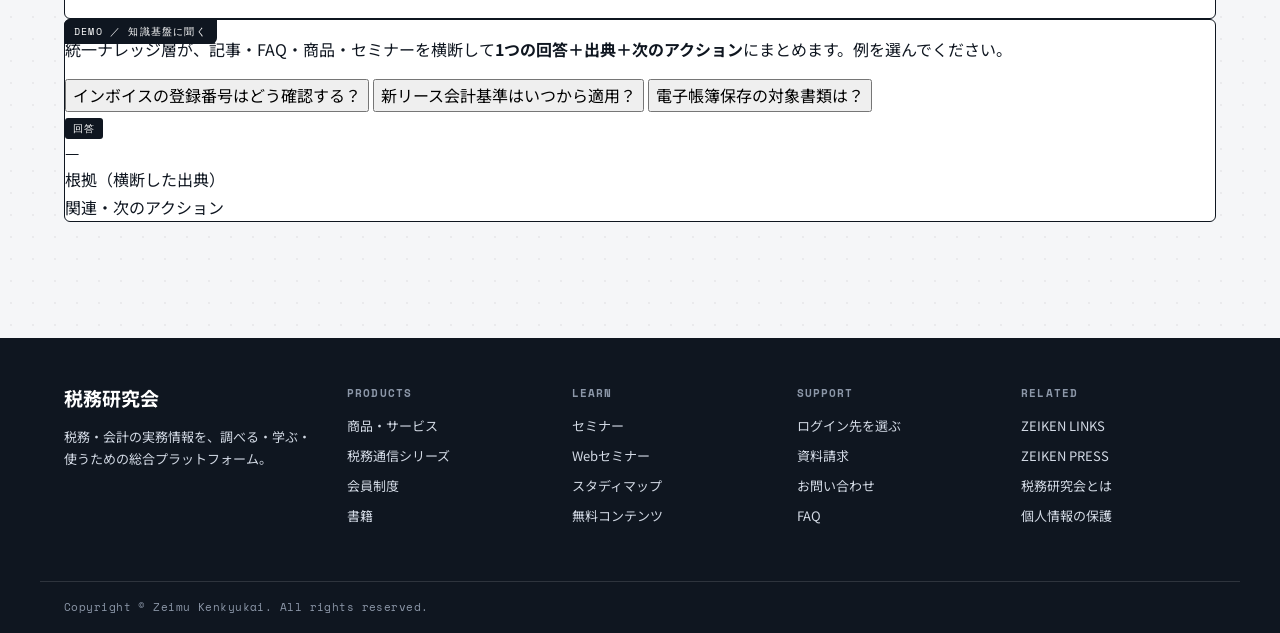
==== commit 83b5af5f: "Update index.html" ====
--- a/index.html
+++ b/index.html
@@ -15,17 +15,18 @@
 <header class="site-header">
   <div class="header-main">
     <a class="logo" href="index.html" aria-label="税務研究会 ホーム"><div class="logo-mark">税</div><div class="logo-text"><strong>税務研究会</strong><span>ZEIMU KENKYUKAI</span></div></a>
-    <form class="header-search" action="search.html"><input type="search" placeholder="記事・商品・セミナー・FAQを横断検索"><button class="search-submit">検索</button></form>
+    <form class="header-search" action="search.html"><span class="kw-tag">KEYWORD</span><input type="search" placeholder="キーワード検索　例：インボイス、リース"><button class="search-submit">検索</button></form>
     <div class="header-actions"><a class="btn btn-secondary" href="login.html">ログイン</a><a class="btn btn-primary" href="contact.html">資料請求</a></div>
   </div>
   <nav class="navbar" aria-label="グローバルナビゲーション"><div class="nav-inner"><button class="mobile-menu" aria-controls="nav-links" aria-expanded="false">メニュー</button><div class="nav-links" id="nav-links"><a class="nav-link active" href="index.html">ホーム</a><a class="nav-link " href="products.html">商品・サービス</a><a class="nav-link " href="zeimu-tsushin.html">税務通信シリーズ</a><a class="nav-link " href="seminars.html">セミナー</a><a class="nav-link " href="contact.html">サポート</a></div></div></nav>
 </header>
 <main id="main">
 <section class="console-wrap"><div class="container">
-  <div class="console-head"><span class="annot acc">AI-NATIVE</span><span class="annot">INTENT ROUTER</span><span class="annot live">● 2035 READY</span></div>
-  <div class="console-head"><h1>ご用件をどうぞ。<br>用件から、最短で。</h1></div>
-  <div class="module console"><span class="module-tab">MODULE 01 ／ 用件コンソール</span>
-    <div class="console-bar"><span class="pre">&gt;_</span><input id="console-input" type="text" placeholder="例：インボイスの最新記事／セミナーを探す／解約したい／ログインできない"><button id="console-go">送信</button></div>
+  <div class="console-head"><span class="annot acc">AI-NATIVE</span><span class="annot">税研アシスタント</span><span class="annot live">● 2035 READY</span></div>
+  <div class="console-head"><h1>ご用件は、話すだけ。</h1></div>
+  <div class="module assistant-hero" id="hero-assistant"><span class="module-tab">MODULE 01 ／ 税研アシスタント</span>
+    <div class="ah-head"><span class="ah-ava">税</span><div><strong>税研アシスタント</strong><span class="ah-sub">用件・質問を話すと、回答と最適な導線にご案内します</span></div></div>
+    <div class="ah-thread" id="ah-thread"><div class="ah-msg">こんにちは。「インボイスの最新記事」「セミナーを探す」「解約したい」など、用件や質問をどうぞ。下のボタンからも選べます。</div></div>
     <div class="intent-chips" id="intent-chips">
       <button class="chip" data-intent="search"><b>01</b>調べる</button>
       <button class="chip" data-intent="learn"><b>02</b>学ぶ・本・セミナー</button>
@@ -38,10 +39,8 @@
       <button class="chip" data-intent="contact"><b>09</b>問い合わせ</button>
       <button class="chip" data-intent="browse"><b>10</b>とりあえず見る</button>
     </div>
-    <div class="console-resp" id="console-resp">
-      <div class="resp-line"><span class="resp-badge">ASSISTANT</span><div class="resp-body"><h4 id="resp-title">—</h4><p id="resp-desc">—</p><div class="resp-cta" id="resp-cta"></div></div></div>
-    </div>
-    <p class="console-hint">自然文で入力するか、上の用件を選択 ／ 推定 → 適切な画面・回答へルーティング（デモ）</p>
+    <div class="ah-input"><input id="ah-input" type="text" placeholder="用件・質問を入力（例：新リース会計基準の適用時期は？）"><button id="ah-send">送信</button></div>
+    <p class="console-hint">語句だけで探すなら、上部の<strong>キーワード検索</strong>が速いです ／ 用件・質問は<strong>アシスタント</strong>へ。右下のボタンは同じアシスタントの最小化表示です。</p>
   </div>
 </div></section>
 
@@ -76,6 +75,20 @@
       <div class="arch-card"><div class="ic">OUT 05</div><h4>パーソナライズ</h4><p>契約状態で最適化</p></div>
     </div>
   </div>
+
+  <div class="kb-demo module"><span class="module-tab">DEMO ／ 知識基盤に聞く</span>
+    <p class="kb-lead">統一ナレッジ層が、記事・FAQ・商品・セミナーを横断して<strong>1つの回答＋出典＋次のアクション</strong>にまとめます。例を選んでください。</p>
+    <div class="kb-qs" id="kb-qs">
+      <button data-q="invoice" class="active">インボイスの登録番号はどう確認する？</button>
+      <button data-q="lease">新リース会計基準はいつから適用？</button>
+      <button data-q="ebook">電子帳簿保存の対象書類は？</button>
+    </div>
+    <div class="kb-card" id="kb-card">
+      <div class="kb-answer"><span class="resp-badge">回答</span><div id="kb-answer-text">—</div></div>
+      <div class="kb-block"><div class="kb-label">根拠（横断した出典）</div><div class="kb-sources" id="kb-src"></div></div>
+      <div class="kb-block"><div class="kb-label">関連・次のアクション</div><div class="kb-related" id="kb-rel"></div></div>
+    </div>
+  </div>
 </div></section>
 </main>
 <footer class="site-footer">
